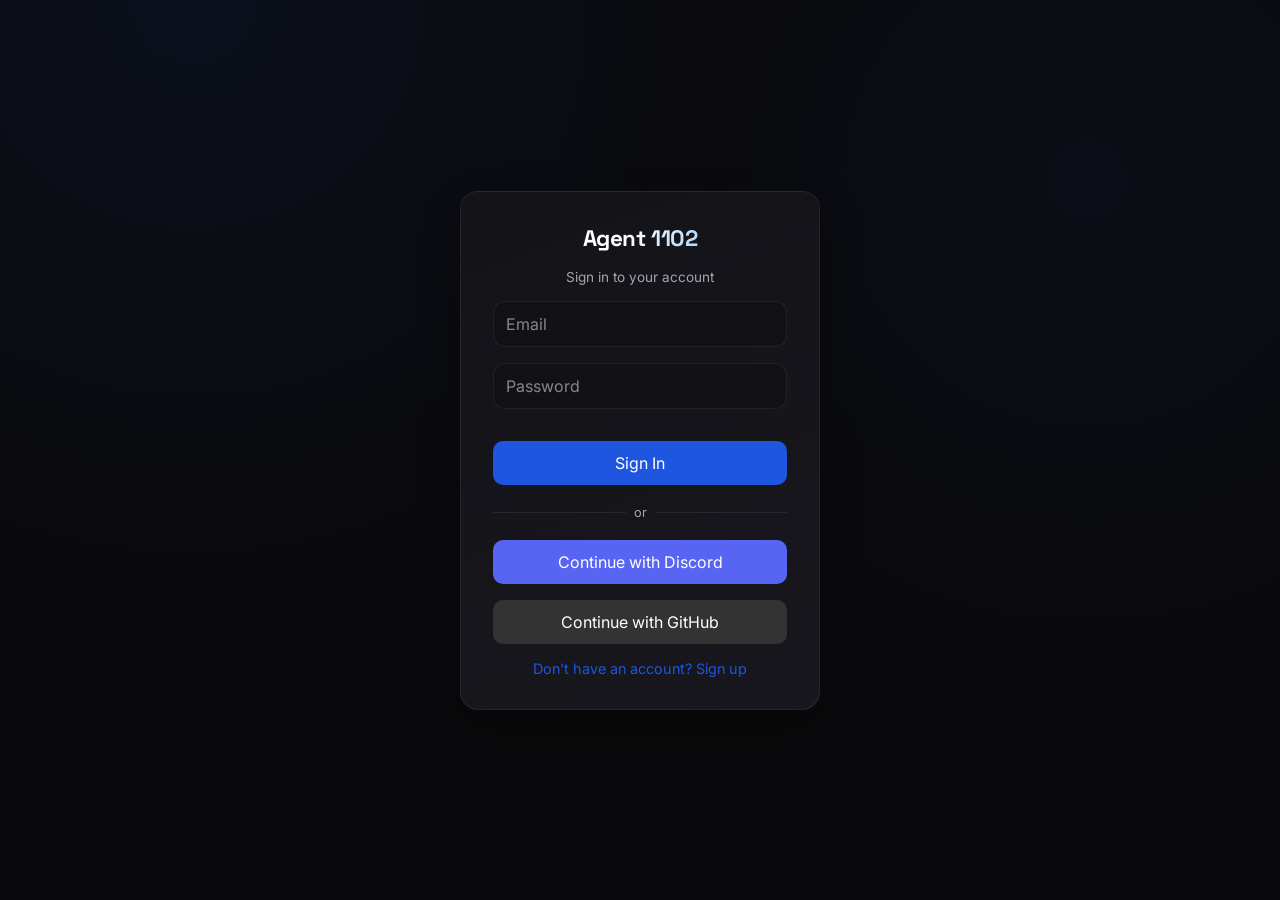
==== backend/public/index.html @ 98af9bf7 "Update stylesheet version and add schematic script" ====
<!DOCTYPE html>
<html lang="en">
<head>
  <meta charset="UTF-8" />
  <meta name="viewport" content="width=device-width, initial-scale=1.0, viewport-fit=cover"/>
  <title>Agent 1102</title>
  <link rel="icon" type="image/png" href="images/favicon/favicon.png" />
  <link rel="apple-touch-icon" href="images/favicon/favicon.png" />
  <meta name="mobile-web-app-capable" content="yes" />
  <meta name="apple-mobile-web-app-capable" content="yes" />
  <meta name="apple-mobile-web-app-status-bar-style" content="black-translucent" />
  <meta name="apple-mobile-web-app-title" content="Agent 1102" />
  <meta property="og:type" content="website" />
  <meta property="og:site_name" content="Agent 1102" />
  <meta property="og:title" content="Agent 1102" />
  <meta property="og:description" content="Agent 1102 — your personal AI assistant by jymer1102." />
  <meta property="og:url" content="https://agent-1102.onrender.com" />
  <!-- Social preview = the favicon, at large-card size (1200x630, see images/favicon/social-preview.png) -->
  <meta property="og:image" content="https://agent-1102.onrender.com/images/favicon/social-preview.png" />
  <meta property="og:image:secure_url" content="https://agent-1102.onrender.com/images/favicon/social-preview.png" />
  <meta property="og:image:type" content="image/png" />
  <meta property="og:image:width" content="1200" />
  <meta property="og:image:height" content="630" />
  <meta property="og:image:alt" content="Agent 1102 logo" />
  <meta name="twitter:card" content="summary_large_image" />
  <meta name="twitter:title" content="Agent 1102" />
  <meta name="twitter:description" content="Agent 1102 — your personal AI assistant by jymer1102." />
  <meta name="twitter:image" content="https://agent-1102.onrender.com/images/favicon/social-preview.png" />
  <meta name="twitter:image:alt" content="Agent 1102 logo" />
  <link rel="preconnect" href="https://fonts.googleapis.com" />
  <link rel="preconnect" href="https://fonts.gstatic.com" crossorigin />
  <link href="https://fonts.googleapis.com/css2?family=Space+Grotesk:wght@500;600;700&family=Inter:wght@400;500;600&display=swap" rel="stylesheet" />
  <link rel="stylesheet" href="https://cdnjs.cloudflare.com/ajax/libs/font-awesome/7.3.1/css/all.min.css" crossorigin="anonymous" referrerpolicy="no-referrer" />
 
  <!-- Markdown parser (pinned so a future major release can't change how replies render),
       DOMPurify (sanitizes AI output before it hits the page) and Chart.js (draws graphs) -->
  <script src="https://cdn.jsdelivr.net/npm/marked@12.0.2/marked.min.js"></script>
  <script src="https://cdn.jsdelivr.net/npm/dompurify@3.2.4/dist/purify.min.js"></script>
  <script src="https://cdn.jsdelivr.net/npm/chart.js@4.4.7/dist/chart.umd.js"></script>
  <!-- KaTeX renders math notation ($$...$$, \(...\), \[...\]) that the AI writes in replies -->
  <link rel="stylesheet" href="https://cdn.jsdelivr.net/npm/katex@0.16.9/dist/katex.min.css">
  <script src="https://cdn.jsdelivr.net/npm/katex@0.16.9/dist/katex.min.js"></script>
  <!-- mhchem extension: lets the AI write chemical equations with \ce{...} inside the same math delimiters -->
  <script src="https://cdn.jsdelivr.net/npm/katex@0.16.9/dist/contrib/mhchem.min.js"></script>

  <link rel="stylesheet" href="style.css?v=20261003d" />
</head>

<body>

<div id="bg-layer" aria-hidden="true"></div>

<div id="auth-screen">
  <div class="auth-box">
    <h1>Agent 1102</h1>
    <p id="auth-subtitle">Sign in to your account</p>
    <input type="text" id="auth-name" placeholder="Your name" style="display:none" />
    <input type="tel" id="auth-phone" placeholder="Phone number (optional)" style="display:none" />
    <input type="text" inputmode="email" autocomplete="email" autocapitalize="off" spellcheck="false" id="auth-email" placeholder="Email" />
    <input type="password" id="auth-password" placeholder="Password" />
    <p class="auth-error" id="auth-error"></p>
    <button class="primary" id="auth-submit">Sign In</button>
    <div style="display:flex;align-items:center;gap:0.5rem;margin:0.25rem 0">
      <div style="flex:1;height:1px;background:var(--border)"></div>
      <span style="color:var(--text-muted);font-size:0.8rem">or</span>
      <div style="flex:1;height:1px;background:var(--border)"></div>
    </div>
    <button class="primary" id="discord-btn" style="background:#5865F2"><i class="fa-brands fa-discord"></i> Continue with Discord</button>
    <button class="primary" id="github-btn" style="background:#333"><i class="fa-brands fa-github"></i> Continue with GitHub</button>
    <button class="auth-toggle" id="auth-toggle">Don't have an account? Sign up</button>
  </div>
</div>

<div id="app">
  <div id="sidebar">
    <div id="sidebar-header">
      <i class="fa-solid fa-comment"></i> Chat History
      <div style="display:flex;gap:0.5rem;align-items:center">
        <button id="clear-all-btn"><i class="fa-solid fa-trash-can"></i> Clear All</button>
        <button class="icon-btn" id="close-sidebar"><i class="fa-solid fa-xmark"></i></button>
      </div>
    </div>
    <div id="sidebar-list"></div>
  </div>
  <div id="overlay"></div>
  <header>
    <div style="display:flex;gap:0.5rem">
      <button class="icon-btn" id="history-btn" title="Chat history"><i class="fa-solid fa-comment"></i></button>
      <button class="icon-btn" id="new-chat-btn" title="New chat"><i class="fa-solid fa-pencil"></i></button>
    </div>
    <span class="header-title" id="header-title">Agent 1102 by jymer1102</span>
    <div class="header-btns" id="header-btns">
      <button class="icon-btn" id="theme-btn" title="Toggle theme"><i class="fa-solid fa-moon"></i></button>
      <button class="icon-btn" id="clear-btn" title="Clear chat"><i class="fa-solid fa-trash-can"></i></button>
      <button class="icon-btn" id="logout-btn" title="Log out"><i class="fa-solid fa-arrow-right-from-bracket"></i></button>
      <button class="icon-btn" id="profile-btn" title="Profile">
        <img id="profile-icon" src="" style="display:none;width:100%;height:100%;object-fit:cover;border-radius:8px;" />
        <span id="profile-icon-fallback"><i class="fa-solid fa-circle-user"></i></span>
      </button>
    </div>
  </header>
  <div id="chat"></div>
  <div id="input-area">
    <div id="preview-area">
      <div id="attach-list"></div>
    </div>
    <div id="bottom-row">
      <button class="tool-btn" id="upload-btn" title="Attach photos, PDFs, Word/PowerPoint files, text/code, or a zip"><i class="fa-solid fa-paperclip"></i></button>
      <input type="file" id="file-input" accept="image/*,.heic,.heif,.pdf,.docx,.pptx,.zip,text/*" multiple style="display:none" />
      <button class="tool-btn" id="mic-btn" title="Voice input"><i class="fa-solid fa-microphone"></i></button>
      <button class="tool-btn" id="study-btn" title="Study modes: learn, quiz, flashcards"><i class="fa-solid fa-graduation-cap"></i></button>
      <textarea id="input" placeholder="Type a message..."></textarea>
      <button id="send">Send</button>
    </div>
  </div>
</div>

<div class="modal-overlay" id="profile-modal">
  <div class="modal-box">
    <h2 style="font-size:1.2rem;font-weight:600"><i class="fa-solid fa-circle-user"></i> Profile Settings</h2>
    
   <div id="profile-upload-section" class="agent1102-glass-panel" style="width: 100%; text-align: center; box-sizing: border-box;">
      <img id="profile-preview" src="" alt="Profile" width="100" height="100" style="display: block; margin: 0 auto 15px auto; border-radius: 50%; object-fit: cover; border: 2px solid rgba(255,255,255,0.4); background: var(--surface2);" />
      
      <label for="avatar-upload" class="glass-btn">Update Photo</label>
      <input type="file" id="avatar-upload" accept="image/jpeg, image/png, image/webp" style="display:none;" />
    </div>
    <input type="text" id="profile-name" class="modal-input" placeholder="New name" />
    <input type="text" inputmode="email" autocomplete="email" autocapitalize="off" spellcheck="false" id="profile-email" class="modal-input" placeholder="New email" />
    <input type="password" id="profile-password" class="modal-input" placeholder="New password" />
    <p id="profile-msg" style="font-size:0.85rem;text-align:center;color:var(--text-muted)"></p>
    <div style="display:flex;gap:0.5rem">
      <button id="profile-save" class="modal-btn" style="flex:1;background:var(--accent);color:white"><i class="fa-solid fa-floppy-disk"></i> Save</button>
      <button id="profile-close" class="modal-btn" style="flex:1;background:var(--surface2);color:var(--text);border:1px solid var(--border)"><i class="fa-solid fa-ban"></i> Cancel</button>
    </div>
    <button id="profile-delete" class="modal-btn" style="width:100%;background:#c0392b;color:white"><i class="fa-solid fa-trash-can"></i> Delete Account</button>
  </div>
</div>


<canvas id="backpack-egg-canvas"></canvas>
<div id="backpack-egg-overlay">
  <div id="backpack-egg-wrap">🎒</div>
  <div id="backpack-egg-label"><i class="fa-solid fa-bomb"></i> ALLAHU AKBAR <i class="fa-solid fa-bomb"></i></div>
</div>

<script src="js/config.js?v=20260930a"></script>
<script src="js/utils.js?v=20260930a"></script>
<script src="js/render.js?v=20260930a"></script>
<script src="js/mathviz.js?v=20260930a"></script>
<script src="js/study.js?v=20260930a"></script>
<script src="js/schematic.js?v=20261003a"></script>
<script src="js/commands.js?v=20260930a"></script>
<script src="js/auth.js?v=20260930a"></script>
<script src="js/profile.js?v=20260930a"></script>
<script src="js/ui.js?v=20260930a"></script>
<script src="js/chat.js?v=20260930a"></script>
<script src="js/easter-eggs.js?v=20260930a"></script>
<script src="js/glow.js?v=20261003b"></script>
</body>
</html>
---- backend/public/style.css ----
:root {
  --bg-blur:10px; /* background image blur */
  --bg:#0a0a0c; --raised:#111116; --surface:#131318; --surface2:#17171d;
  --border:rgba(255,255,255,0.07); --border-hover:rgba(30,86,224,0.85);
  --text:#f7f7f7; --text-muted:#a3a3ac;
  --accent:#1E56E0; --accent-bright:#4FA9FF; --accent-glow:rgba(30,86,224,0.35);
  --ai-bg:#17171d;
  --font-display:'Space Grotesk','Inter',system-ui,sans-serif;
  --ease:cubic-bezier(0.22, 0.8, 0.28, 1);
}
/* Light theme (body and html both get .light) */
.light {
  --bg:#f4f5f8; --raised:#ffffff; --surface:#ffffff; --surface2:#edeff3;
  --border:rgba(10,10,12,0.09); --border-hover:rgba(30,86,224,0.85);
  --text:#15151a; --text-muted:#46464f;
  --accent-bright:#145dc7; --ai-bg:#edeff3;
}
* { box-sizing:border-box; margin:0; padding:0; }
body { font-family:'Inter',system-ui,sans-serif; background:var(--bg); color:var(--text); display:flex; flex-direction:column; height:100vh; transition:background 0.2s,color 0.2s; }
#auth-screen { flex:1; display:flex; align-items:center; justify-content:center; padding:1rem; }
.auth-box { background:var(--surface); border:1px solid var(--border); border-radius:16px; padding:2rem; width:100%; max-width:360px; display:flex; flex-direction:column; gap:1rem; }
.auth-box h1 { font-size:1.4rem; text-align:center; }
.auth-box p { font-size:0.85rem; color:var(--text-muted); text-align:center; }
.auth-box input { padding:0.75rem; border-radius:10px; border:1px solid var(--border); background:var(--surface2); color:var(--text); font-size:1rem; font-family:'Inter',sans-serif; width:100%; }
.auth-box button.primary { padding:0.75rem; border-radius:10px; border:none; background:var(--accent); color:white; font-size:1rem; cursor:pointer; width:100%; font-family:'Inter',sans-serif; }

.auth-toggle { background:none; border:none; color:var(--accent); cursor:pointer; font-size:0.9rem; text-align:center; font-family:'Inter',sans-serif; }
.auth-error { font-size:0.85rem; text-align:center; }
#app { display:none; flex-direction:column; height:100vh; }
header { padding:0.75rem 1rem; background:var(--surface); display:flex; align-items:center; justify-content:space-between; border-bottom:1px solid var(--border); }
.header-title { font-size:1.1rem; font-weight:600; cursor:default; user-select:none; pointer-events:none; } /* plain text, not clickable */
.header-btns { display:flex; gap:0.5rem; }
.icon-btn {
  background:var(--surface2);
  border:1px solid var(--border);
  color:var(--text);
  border-radius:8px;
  cursor:pointer;
  font-size:1rem;
  width:34px;
  height:34px;
  padding:0;
  display:flex;
  align-items:center;
  justify-content:center;
  flex-shrink:0;
  overflow:hidden;
}

.icon-btn img {
  width:20px;
  height:20px;
  object-fit:contain;
  display:block;
  background:transparent;
}
#chat { flex:1; overflow-y:auto; padding:1rem; display:flex; flex-direction:column; gap:0.75rem; }
.msg-wrap { display:flex; flex-direction:column; gap:0.25rem; }
.msg-wrap.user { align-items:flex-end; }
.msg-wrap.ai { align-items:flex-start; }
.msg { max-width:75%; padding:0.75rem 1rem; border-radius:18px; line-height:1.5; }
.user .msg { border-bottom-right-radius:4px; white-space:pre-wrap; overflow-wrap:anywhere; }
.msg img { max-width:100%; border-radius:10px; margin-top:0.5rem; display:block; }
.msg-actions { display:flex; gap:0.4rem; }
.msg-action-btn { background:none; border:none; color:var(--text-muted); cursor:pointer; font-size:0.8rem; padding:0.2rem 0.4rem; border-radius:6px; }
.msg-action-btn:hover { background:var(--surface2); color:var(--text); }
#input-area { position:relative; display:flex; flex-direction:column; padding:1rem; gap:0.5rem; background:var(--surface); border-top:1px solid var(--border); }
#preview-area { display:none; align-items:center; gap:0.5rem; }
#preview-area img { height:60px; border-radius:8px; border:1px solid var(--border); }
#remove-img { background:var(--surface2); border:1px solid var(--border); color:var(--text); border-radius:50%; width:24px; height:24px; cursor:pointer; font-size:0.8rem; }
#bottom-row { display:flex; gap:0.5rem; }
textarea { flex:1; padding:0.75rem; border-radius:12px; border:1px solid var(--border); background:var(--surface2); color:var(--text); font-size:1rem; resize:none; height:52px; font-family:'Inter',sans-serif; }
button { padding:0 1.25rem; border-radius:12px; border:none; background:var(--accent); color:white; font-size:1rem; cursor:pointer; }
button:disabled { opacity:0.5; cursor:default; }
.tool-btn { background:var(--surface2); border:1px solid var(--border); color:var(--text); font-size:1.2rem; padding:0 0.9rem; border-radius:12px; cursor:pointer; }

.tool-btn.recording { background:#e03; color:white; border-color:#e03; }
#sidebar { position:fixed; top:0; left:-280px; width:280px; height:100%; background:var(--surface); border-right:1px solid var(--border); z-index:100; transition:left 0.25s; display:flex; flex-direction:column; }
#sidebar.open { left:0; }
#sidebar-header { padding:1rem; font-weight:600; border-bottom:1px solid var(--border); display:flex; justify-content:space-between; align-items:center; gap:0.5rem; }
#clear-all-btn { background:#c0392b; border:none; color:white; border-radius:8px; padding:0.3rem 0.6rem; cursor:pointer; font-size:0.8rem; white-space:nowrap; }

#sidebar-list { flex:1; overflow-y:auto; padding:0.5rem; }
.history-item { display:flex; align-items:center; justify-content:space-between; gap:0.5rem; }
.history-item-title { flex:1; display:-webkit-box; -webkit-line-clamp:2; -webkit-box-orient:vertical; overflow:hidden; line-height:1.35; word-break:break-word; cursor:pointer; padding:0.6rem 0.4rem; border-radius:8px; font-size:0.9rem; color:var(--text); }
.history-item-title:hover { background:var(--surface2); }
.delete-chat-btn { background:none; border:none; color:#e74c3c; cursor:pointer; font-size:0.9rem; padding:0.3rem 0.5rem; border-radius:6px; flex-shrink:0; }
.delete-chat-btn:hover { background:#c0392b; color:white; }
#overlay { display:none; position:fixed; inset:0; background:rgba(0,0,0,0.4); z-index:99; }
#overlay.show { display:block; }
/* ============================================================
   Default cursor (jymer1102 branding)
   ============================================================ */
@media (pointer: fine) {
  body, body * { cursor:url('images/cursor/custom-j-cursor.png') 2 2, auto; }
  body a, body a *,
  body button, body button *,
  body input, body select, body textarea,
  body [role="button"], body [role="button"] *,
  body .icon-btn, body .icon-btn * { cursor:url('images/cursor/custom-j-cursor-pointer.png') 6 2, pointer; }
}

.cursor { display:inline-block; width:2px; height:1em; background:var(--text); margin-left:2px; animation:blink 0.7s infinite; vertical-align:text-bottom; }
@keyframes blink { 0%,100%{opacity:1} 50%{opacity:0} }
.modal-overlay { display:none; position:fixed; inset:0; background:rgba(0,0,0,0.5); z-index:200; align-items:center; justify-content:center; }
.modal-overlay.open { display:flex; }
.modal-box { background:var(--surface); border:1px solid var(--border); border-radius:16px; padding:2rem; width:100%; max-width:380px; display:flex; flex-direction:column; gap:1rem; }
.modal-input { padding:0.75rem; border-radius:10px; border:1px solid var(--border); background:var(--surface2); color:var(--text); font-size:1rem; font-family:Inter,sans-serif; width:100%; }
.modal-btn { padding:0.75rem; border-radius:10px; border:none; font-size:1rem; cursor:pointer; font-family:Inter,sans-serif; }

/* Markdown & Code Block Additions */
.msg-content-body table { width:100%; min-width:max-content; border-collapse:collapse; margin:0.75rem 0; font-size:0.9rem; }
.msg-content-body th, .msg-content-body td { border:1px solid var(--border); padding:6px 10px; text-align:left; white-space:nowrap; }
.msg-content-body th { background:rgba(255,255,255,0.05); }

/* ============================================================
   SURFACES (solid, no glass) — jymer1102 site style
   ============================================================ */
body {
  background-color:var(--bg)!important;
  background-image:
    radial-gradient(circle at 15% 0%, rgba(30,86,224,0.08), transparent 40%),
    radial-gradient(circle at 85% 20%, rgba(30,86,224,0.05), transparent 35%);
  background-attachment:fixed;
  padding:0; height:100vh; height:100dvh;
}
#app, #auth-screen { height:100vh; height:100dvh; background:transparent; overflow:hidden; }
header, #input-area, #sidebar { background:var(--surface); }
header { border-bottom:1px solid var(--border); }
#input-area { border-top:1px solid var(--border); }
#sidebar { border-right:1px solid var(--border); }
.auth-box, .modal-box {
  background:linear-gradient(160deg, var(--surface), var(--surface2));
  border:1px solid var(--border); border-radius:18px;
  box-shadow:0 16px 40px rgba(0,0,0,0.3);
}
.light .auth-box, .light .modal-box { box-shadow:0 16px 40px rgba(10,10,12,0.1); }
.user .msg {
  background:linear-gradient(160deg, var(--surface), var(--surface2));
  border:1px solid var(--border); color:var(--text);
}
.icon-btn, .tool-btn { background:var(--surface2); border:1px solid var(--border); color:var(--text); }
.history-item-title:hover { background:var(--surface2); }
.glass-btn {
  display:inline-flex; align-items:center; justify-content:center; gap:0.4rem;
  padding:0.55rem 1rem; border-radius:12px; font-size:0.9rem; cursor:pointer;
  background:var(--surface2); border:1px solid var(--border); color:var(--text);
}
.agent1102-glass-panel { background:transparent; }
::placeholder { color:var(--text-muted); opacity:0.8; }
.light .user .msg { box-shadow:none; }

/* ============================================================
   TEXT BOXES: blue glowing border on hover + while typing
   ============================================================ */
textarea, input:not([type="file"]):not([type="checkbox"]):not([type="radio"]), .modal-input {
  background:var(--raised); color:var(--text);
  border:1px solid var(--border); border-radius:12px; outline:none;
  caret-color:var(--accent-bright);
  transition:border-color 0.25s var(--ease), box-shadow 0.25s var(--ease);
}
textarea:hover, input:not([type="file"]):not([type="checkbox"]):not([type="radio"]):hover, .modal-input:hover {
  border-color:var(--border-hover); box-shadow:0 0 18px var(--accent-glow);
}
textarea:focus, input:not([type="file"]):not([type="checkbox"]):not([type="radio"]):focus, .modal-input:focus {
  border-color:var(--accent-bright); box-shadow:0 0 0 3px var(--accent-glow), 0 0 24px var(--accent-glow);
}

/* ============================================================
   BUTTONS: blue glowing border on hover
   ============================================================ */
button, .glass-btn, .icon-btn, .tool-btn {
  transition:border-color 0.25s var(--ease), box-shadow 0.25s var(--ease), color 0.25s var(--ease), background 0.25s var(--ease), filter 0.25s var(--ease);
}
button:not(:disabled):not(.auth-toggle):not(.flashcard):not(.cmd-item):hover, .glass-btn:hover {
  border-color:var(--border-hover);
  box-shadow:0 0 0 1px var(--border-hover), 0 0 22px var(--accent-glow);
}
/* filled blue buttons need a brighter ring to show against their own colour */
#send:not(:disabled):hover, .auth-box button.primary:not(:disabled):hover, #profile-save:hover, .study-btn.primary:hover {
  box-shadow:0 0 0 1px var(--accent-bright), 0 0 22px var(--accent-glow);
}
.icon-btn:hover:not(:disabled), .tool-btn:hover:not(:disabled) { color:var(--accent-bright); }
.light #send, .light .auth-box button.primary { color:#fff; }

/* ============================================================
   CARDS: glow that follows the cursor (set by js/glow.js)
   ============================================================ */
.auth-box, .modal-box, .code-block, .chart-block, .study-block, .link-card, .user .msg {
  position:relative; isolation:isolate;
  transition:border-color 0.35s var(--ease), box-shadow 0.35s var(--ease);
}
.auth-box::before, .modal-box::before, .code-block::before, .chart-block::before,
.study-block::before, .link-card::before, .user .msg::before {
  content:''; position:absolute; inset:0; border-radius:inherit; z-index:-1; pointer-events:none;
  background:radial-gradient(500px circle at var(--mx,50%) var(--my,50%), var(--accent-glow), transparent 60%);
  opacity:0; transition:opacity 0.35s var(--ease);
}
.auth-box:hover::before, .modal-box:hover::before, .code-block:hover::before, .chart-block:hover::before,
.study-block:hover::before, .link-card:hover::before, .user .msg:hover::before,
.auth-box:focus-within::before, .modal-box:focus-within::before { opacity:1; }
.auth-box:hover, .modal-box:hover, .code-block:hover, .chart-block:hover, .study-block:hover,
.link-card:hover, .user .msg:hover, .auth-box:focus-within, .modal-box:focus-within {
  border-color:var(--border-hover); box-shadow:0 0 25px rgba(30,86,224,0.35);
}
.code-block:hover { border-top-color:var(--lang-color, var(--border-hover)); }

/* Header, footer bar and sidebar get the same cursor-following glow as the cards */
header { position:relative; isolation:isolate; z-index:5; }
#input-area { isolation:isolate; }
header, #input-area, #sidebar { transition:border-color 0.35s var(--ease), box-shadow 0.35s var(--ease); }
header::before, #input-area::before, #sidebar::before {
  content:''; position:absolute; inset:0; z-index:-1; pointer-events:none;
  background:radial-gradient(500px circle at var(--mx,50%) var(--my,50%), var(--accent-glow), transparent 60%);
  opacity:0; transition:opacity 0.35s var(--ease);
}
header:hover::before, #input-area:hover::before, #sidebar:hover::before { opacity:1; }
header:hover, #input-area:hover, #sidebar:hover { border-color:var(--border-hover); box-shadow:0 0 25px rgba(30,86,224,0.35); }

/* Sidebar title sits a little lower (and clears phone notches) */
#sidebar-header { padding:calc(1.6rem + env(safe-area-inset-top, 0px)) 1rem 1rem; }

/* ============================================================
   CARET GLOW: soft blue halo that follows the typing caret (js/glow.js)
   ============================================================ */
#caret-glow {
  position:fixed; left:0; top:0; width:2px; height:20px; border-radius:2px;
  pointer-events:none; z-index:10000; opacity:0; will-change:transform;
  box-shadow:0 0 6px 1px var(--accent-bright), 0 0 14px 3px var(--accent-glow), 0 0 28px 6px var(--accent-glow);
}
#caret-glow.on { opacity:1; animation:caretGlowPulse 1.1s ease-in-out infinite; }
@keyframes caretGlowPulse { 0%,100% { filter:brightness(1); } 50% { filter:brightness(0.55); } }

/* ============================================================
   TITLE: white fading to blue (dark) / near-black fading to blue (light)
   ============================================================ */
#header-title, .auth-box h1 {
  font-family:var(--font-display); font-weight:700; letter-spacing:-0.02em;
  background:linear-gradient(120deg, #ffffff 0%, #ffffff 45%, var(--accent-bright) 100%);
  -webkit-background-clip:text; background-clip:text; -webkit-text-fill-color:transparent; color:transparent;
}
.light #header-title, .light .auth-box h1 {
  background:linear-gradient(120deg, #0a0a0c 0%, #0a0a0c 45%, var(--accent-bright) 100%);
  -webkit-background-clip:text; background-clip:text; -webkit-text-fill-color:transparent;
}

/* Custom Button Highlighting */
#clear-btn, #clear-btn i, #clear-btn span { color:#ff4d4f!important; }
#clear-all-btn, #profile-delete { color:#fff!important; }
.msg-action-btn.copied, .msg-action-btn.copied i, .toast-success, .toast-success i { color:#2ecc71!important; }

#profile-modal .modal-box { align-items:center; text-align:center; }
#profile-modal .modal-box h2 { display:flex; align-items:center; justify-content:center; gap:0.5rem; width:100%; }

/* Backpack Egg Animation Elements */
#backpack-egg-overlay {
  position:fixed; inset:0; background:rgba(0,0,0,0.85);
  display:none; align-items:center; justify-content:center;
  z-index:9999; flex-direction:column;
}
#backpack-egg-overlay.active { display:flex; }
#backpack-egg-wrap { font-size:120px; line-height:1; transform-origin:center; filter:drop-shadow(0 0 30px rgba(255,200,0,0.5)); }
#backpack-egg-wrap.spinning { animation:backpackSpinZoom 1.9s cubic-bezier(0.25, 0.46, 0.45, 0.94) forwards; }
@keyframes backpackSpinZoom {
  0%   { transform:scale(0.4) rotate(0deg); opacity:0; }
  30%  { transform:scale(1) rotate(360deg); opacity:1; }
  80%  { transform:scale(1.6) rotate(900deg); }
  100% { transform:scale(3) rotate(1080deg); opacity:0; }
}
#backpack-egg-label {
  color:#fff; font-family:monospace; font-size:18px;
  letter-spacing:4px; text-transform:uppercase;
  opacity:0; transition:opacity 0.4s; margin-top:16px;
  text-shadow:0 0 20px rgba(255,200,0,0.9);
}
#backpack-egg-label.visible { opacity:1; }
#backpack-egg-canvas { position:fixed; inset:0; pointer-events:none; z-index:9998; }
/* Glass-styled chat tables */
.msg-content-body table, .chat-table {
  width: 100%;
  min-width: max-content;
  border-collapse: collapse;
  margin: 0.75rem 0;
  font-size: 0.9rem;
  background: rgba(255, 255, 255, 0.03);
  border-radius: 12px;
  overflow: hidden;
}

.msg-content-body th, .msg-content-body td, 
.chat-table th, .chat-table td {
  border: 1px solid rgba(255, 255, 255, 0.12);
  padding: 8px 12px;
  text-align: left;
  color: inherit;
  white-space: nowrap;
}

.msg-content-body th, .chat-table th {
  background: rgba(255, 255, 255, 0.08);
  font-weight: 600;
}

/* ============================================================
   AI replies: no bubble, just text on the page
   ============================================================ */
.msg-wrap.ai { align-items:stretch; }
.ai-text { width:100%; max-width:100%; padding:0.15rem 0.25rem; line-height:1.65; color:var(--text); overflow-wrap:anywhere; }
.ai-text.thinking { color:var(--text-muted); display:flex; align-items:center; gap:0.5rem; }

.msg-actions { display:flex; gap:0.35rem; padding:0 0.15rem; }
.msg-action-btn { min-width:30px; height:28px; display:inline-flex; align-items:center; justify-content:center; }
.msg-action-btn.speaking, .msg-action-btn.speaking i { color:#4f8cff!important; }

/* Markdown typography (the global reset removes default margins) */
.ai-text > *:first-child { margin-top:0; }
.ai-text > *:last-child { margin-bottom:0; }
.ai-text p { margin:0 0 0.75rem; }
.ai-text h1, .ai-text h2, .ai-text h3, .ai-text h4 { margin:1.1rem 0 0.5rem; line-height:1.3; font-weight:600; }
.ai-text h1 { font-size:1.4rem; } .ai-text h2 { font-size:1.2rem; } .ai-text h3 { font-size:1.05rem; }
.ai-text ul, .ai-text ol { margin:0.25rem 0 0.75rem; padding-left:1.5rem; }
.ai-text li { margin:0.2rem 0; }
.ai-text blockquote { margin:0.75rem 0; padding:0.25rem 0 0.25rem 0.9rem; border-left:3px solid rgba(127,127,127,0.5); color:var(--text-muted); }
.ai-text hr { border:none; border-top:1px solid rgba(127,127,127,0.35); margin:1rem 0; }
.ai-text a { color:#6ea8ff; }
.light .ai-text a { color:#1a5fd0; }
.ai-text :not(pre) > code { font-family:ui-monospace,SFMono-Regular,Menlo,Consolas,monospace; font-size:0.88em; padding:0.12em 0.4em; border-radius:6px; background:rgba(127,127,127,0.22); }

/* Tables: scroll horizontally instead of squeezing/wrapping words on narrow screens */
.table-wrap { overflow-x:auto; -webkit-overflow-scrolling:touch; margin:0.75rem 0; border-radius:12px; max-width:100%; }
.table-wrap table { margin:0; }
.light .msg-content-body th, .light .msg-content-body td { border-color:rgba(0,0,0,0.15); }
.light .msg-content-body th { background:rgba(0,0,0,0.06); }

/* ============================================================
   Code boxes (copy / download just the code)
   ============================================================ */
.code-block { margin:0.75rem 0; border-radius:12px; overflow:hidden; background:#0c0c0e; border:1px solid rgba(255,255,255,0.14); border-top:2px solid var(--lang-color, rgba(255,255,255,0.14)); text-align:left; }
.code-header { display:flex; align-items:center; justify-content:space-between; gap:0.5rem; padding:0.35rem 0.5rem 0.35rem 0.9rem; background:rgba(255,255,255,0.07); border-bottom:1px solid rgba(255,255,255,0.1); color:#cfcfcf; }
.code-lang-wrap { display:inline-flex; align-items:center; gap:0.4rem; min-width:0; }
.code-lang-dot { width:8px; height:8px; border-radius:50%; flex-shrink:0; box-shadow:0 0 6px currentColor; }
.code-lang { font:600 0.75rem/1 ui-monospace,SFMono-Regular,Menlo,Consolas,monospace; letter-spacing:0.03em; text-transform:uppercase; }
.code-actions { display:flex; gap:0.35rem; }
.code-block pre { margin:0; overflow-x:auto; background:transparent; }
.code-block pre code { display:block; padding:0.9rem 1rem; font:0.85rem/1.55 ui-monospace,SFMono-Regular,Menlo,Consolas,monospace; color:#e6e6e6; white-space:pre; background:none; }
.code-preview-frame { display:block; width:100%; height:420px; border:none; background:#fff; }

/* Small buttons used in code boxes and chart cards (win over the global glass button rules) */
.code-btn, .light .code-btn {
  padding:0.25rem 0.6rem!important; font-size:0.78rem!important; border-radius:8px!important;
  background:rgba(127,127,127,0.18)!important; color:inherit!important;
  border:1px solid rgba(127,127,127,0.28)!important; box-shadow:none!important;
  display:inline-flex; align-items:center; gap:0.35rem; cursor:pointer; line-height:1.2;
}
.code-btn:hover, .light .code-btn:hover { background:rgba(127,127,127,0.32)!important; }
.code-btn.copied, .code-btn.copied i { color:#2ecc71!important; }

/* ============================================================
   Charts (pie, donut, bar, line, radar)
   ============================================================ */
.chart-block { margin:0.75rem 0; padding:0.55rem 0.8rem 0.8rem; border-radius:16px; background:rgba(255,255,255,0.04); border:1px solid rgba(255,255,255,0.14); }
.light .chart-block { background:rgba(0,0,0,0.03); border-color:rgba(0,0,0,0.1); }
.chart-toolbar { display:flex; align-items:center; justify-content:space-between; gap:0.5rem; margin-bottom:0.35rem; color:var(--text); }
.chart-kind { font-size:0.75rem; letter-spacing:0.03em; color:var(--text-muted); }
.chart-canvas-wrap { position:relative; height:400px; max-width:100%; }
.chart-canvas-wrap canvas { width:100%!important; height:100%!important; }
@media (max-width:600px) { .chart-canvas-wrap { height:340px; } }
.chart-error-msg { margin:0.5rem 0 0; padding:0.6rem 0.8rem; border-radius:10px; background:rgba(255,77,79,0.12); color:#ff6b6d; font-size:0.9rem; }
.light .chart-error-msg { color:#c0282a; }

/* ============================================================
   Attachments (composer preview + chips in sent messages)
   ============================================================ */
#preview-area { width:100%; }
#attach-list { display:flex; flex-wrap:wrap; gap:0.5rem; align-items:center; width:100%; }
.attach-chip { position:relative; display:inline-flex; align-items:center; gap:0.45rem; padding:0.35rem 0.4rem 0.35rem 0.7rem; border-radius:12px; font-size:0.85rem; background:rgba(127,127,127,0.16); border:1px solid rgba(127,127,127,0.28); max-width:100%; }
.attach-chip.attach-image { padding:0; border-radius:10px; }
.attach-chip.attach-image img { height:56px; width:auto; border-radius:10px; display:block; border:none; }
.attach-name { max-width:190px; overflow:hidden; text-overflow:ellipsis; white-space:nowrap; font-weight:500; }
.attach-meta { color:var(--text-muted); font-size:0.75rem; white-space:nowrap; }
.attach-x, .light .attach-x { width:22px!important; height:22px!important; padding:0!important; border-radius:50%!important; font-size:0.7rem!important; display:inline-flex; align-items:center; justify-content:center; flex-shrink:0; background:rgba(127,127,127,0.3)!important; box-shadow:none!important; border:none!important; }
.attach-chip.attach-image .attach-x { position:absolute; top:-7px; right:-7px; background:#555!important; color:#fff!important; }

.msg-files { display:flex; flex-wrap:wrap; gap:0.35rem; margin-bottom:0.4rem; }
.msg-file { display:inline-flex; align-items:center; gap:0.35rem; padding:0.25rem 0.6rem; border-radius:10px; font-size:0.82rem; background:rgba(127,127,127,0.22); }
.msg-file-meta { opacity:0.7; }
.msg img { max-height:280px; width:auto; }
.msg-images { display:flex; flex-wrap:wrap; gap:0.5rem; margin-top:0.5rem; }
.msg-images img { margin-top:0; }

/* ============================================================
   Generated images
   ============================================================ */
.image-card { margin:0.75rem 0; max-width:440px; }
.image-frame { position:relative; border-radius:16px; overflow:hidden; background:rgba(127,127,127,0.14); border:1px solid rgba(127,127,127,0.25); }
.image-frame img { display:block; width:100%; height:auto; }
.image-frame.loading, .image-frame.failed { aspect-ratio:1/1; display:flex; align-items:center; justify-content:center; }
.image-frame.loading img, .image-frame.failed img { display:none; }
.image-status { display:flex; flex-direction:column; align-items:center; gap:0.6rem; padding:1.2rem; text-align:center; font-size:0.9rem; color:var(--text-muted); }
.image-frame:not(.loading):not(.failed) .image-status { display:none; }
.image-card figcaption { margin-top:0.45rem; font-size:0.82rem; color:var(--text-muted); font-style:italic; }
.image-actions { display:none; margin-top:0.4rem; }
.image-card.ready .image-actions { display:flex; }

/* ============================================================
   Link preview cards
   ============================================================ */
.link-card { display:flex; align-items:center; gap:0.7rem; margin:0.5rem 0; padding:0.6rem 0.7rem; border-radius:14px; background:rgba(127,127,127,0.1); border:1px solid rgba(127,127,127,0.22); max-width:440px; }
.link-card-icon { flex-shrink:0; width:34px; height:34px; border-radius:10px; background:rgba(127,127,127,0.2); display:flex; align-items:center; justify-content:center; font-size:1rem; color:var(--text-muted); }
.link-card-body { flex:1; min-width:0; }
.link-card-title { font-size:0.9rem; font-weight:600; white-space:nowrap; overflow:hidden; text-overflow:ellipsis; }
.link-card-host { font-size:0.78rem; color:var(--text-muted); white-space:nowrap; overflow:hidden; text-overflow:ellipsis; }
.link-card-open { flex-shrink:0; }

/* ============================================================
   Full-width header + footer bars (light-mode dividers, phone safe areas)
   ============================================================ */

/* Keep bars clear of phone notches / home indicator (needs viewport-fit=cover in index.html) */
header { padding:max(0.75rem, env(safe-area-inset-top)) max(1rem, env(safe-area-inset-right)) 0.75rem max(1rem, env(safe-area-inset-left)); }
#input-area { padding:1rem max(1rem, env(safe-area-inset-right)) max(1rem, env(safe-area-inset-bottom)) max(1rem, env(safe-area-inset-left)); }
#chat { padding-left:max(1rem, env(safe-area-inset-left)); padding-right:max(1rem, env(safe-area-inset-right)); }

/* ============================================================
   Header: the title sits on its own line above the buttons (all screen sizes)
   Row 1: title, centered. Its click box is only as wide as the title itself
          (justify-self:center shrinks it to the letters).
   Row 2: history/new-chat on the left, everything else on the right.
   Easter-egg buttons are added to the right group, so it wraps if a tiny
   screen can't fit them all.
   ============================================================ */
header {
  display:grid; grid-template-columns:auto 1fr; grid-template-areas:"title title" "left right";
  align-items:center; row-gap:0.4rem; column-gap:0.5rem;
}
header .header-title { grid-area:title; justify-self:center; max-width:100%; white-space:nowrap; }
header > div:not(.header-btns) { grid-area:left; }
header .header-btns { grid-area:right; justify-self:end; flex-wrap:wrap; justify-content:flex-end; }

@media (max-width:480px) {
  header { column-gap:0.4rem; }
  header .icon-btn { width:30px!important; height:30px!important; }
  header .header-btns, header > div:not(.header-btns) { gap:0.35rem!important; }
}

/* ============================================================
   Math (KaTeX): \( ... \) inline, $$ ... $$ or \[ ... \] block
   ============================================================ */
.math-inline { color:inherit; }
.math-display { display:block; margin:0.9rem 0; overflow-x:auto; overflow-y:hidden; padding:0.15rem 0; color:inherit; }
.math-display .katex-display { margin:0; }
.math-error { color:#ff6b6d; cursor:help; border-bottom:1px dotted currentColor; font-family:ui-monospace,SFMono-Regular,Menlo,Consolas,monospace; font-size:0.9em; }
.light .math-error { color:#c0282a; }

/* ============================================================
   Background image easter egg (sits behind everything, blurred)
   ============================================================ */
#bg-layer {
  display:none; position:fixed; inset:-24px; z-index:-1; pointer-events:none;
  background-size:cover; background-position:center; background-repeat:no-repeat;
  filter:blur(var(--bg-blur)); -webkit-filter:blur(var(--bg-blur));
  transform:translateZ(0);
}

/* ============================================================
   Link preview cards (image on top, like a message link preview)
   ============================================================ */
.link-cards { display:flex; flex-direction:column; gap:0.6rem; margin:0.6rem 0; }
.link-card { display:flex; flex-direction:column; align-items:stretch; gap:0; padding:0; overflow:hidden; margin:0; max-width:440px; width:100%; border-radius:16px; }
.link-card-image { display:none; width:100%; aspect-ratio:1.91/1; background:rgba(127,127,127,0.14) center/cover no-repeat; border-bottom:1px solid rgba(127,127,127,0.22); }
.link-card.has-image .link-card-image { display:block; }
.link-card-row { display:flex; align-items:center; gap:0.7rem; padding:0.6rem 0.7rem; }
.link-card-desc { display:none; font-size:0.8rem; color:var(--text-muted); overflow:hidden; display:-webkit-box; -webkit-line-clamp:2; -webkit-box-orient:vertical; }
.link-card-desc:empty { display:none; }
.link-card.loading .link-card-title { opacity:0.6; }

/* ============================================================
   "Try again" / regenerate button + error replies
   ============================================================ */
.msg-action-btn.retry-btn.spinning i { animation:fa-spin 0.8s linear infinite; }

/* ============================================================
   Slash-command popup (shows above the message box when you type "/")
   ============================================================ */
#cmd-menu {
  position:absolute; left:1rem; right:1rem; bottom:100%; margin-bottom:0.4rem; z-index:60;
  max-width:560px; max-height:min(340px,50vh); overflow-y:auto; flex-direction:column; gap:2px; padding:0.35rem;
  background:var(--surface); border:1px solid var(--border); border-radius:14px; box-shadow:0 10px 30px rgba(0,0,0,0.35);
}
.cmd-item { display:flex; align-items:center; gap:0.7rem; width:100%; padding:0.5rem 0.6rem; border:none; border-radius:10px; background:transparent; color:var(--text); text-align:left; cursor:pointer; font-family:'Inter',sans-serif; }
.cmd-item.active, .cmd-item:hover { background:var(--surface2); }
.cmd-icon { width:1.6rem; text-align:center; color:var(--accent); font-size:1rem; flex-shrink:0; }
.cmd-text { display:flex; flex-direction:column; min-width:0; }
.cmd-top { display:flex; gap:0.5rem; align-items:baseline; flex-wrap:wrap; }
.cmd-name { font-weight:600; font-size:0.95rem; }
.cmd-args { font-size:0.8rem; color:var(--text-muted); font-family:ui-monospace,Menlo,Consolas,monospace; }
.cmd-desc { font-size:0.8rem; color:var(--text-muted); }

/* ============================================================
   Study widgets: quiz + flashcards
   ============================================================ */
.study-block { margin:0.75rem 0; padding:0.8rem 0.9rem 1rem; border-radius:16px; background:rgba(255,255,255,0.04); border:1px solid rgba(255,255,255,0.14); max-width:640px; }
.light .study-block { background:rgba(0,0,0,0.03); border-color:rgba(0,0,0,0.1); }
.study-error { color:var(--text-muted); font-size:0.9rem; }
.study-head { display:flex; justify-content:space-between; align-items:center; gap:0.75rem; margin-bottom:0.5rem; }
.study-kind { font-weight:600; font-size:0.95rem; }
.study-kind i { color:var(--accent); margin-right:0.2rem; }
.study-progress { font-size:0.8rem; color:var(--text-muted); white-space:nowrap; }
.study-bar { height:5px; border-radius:99px; background:rgba(127,127,127,0.25); overflow:hidden; margin-bottom:0.9rem; }
.study-bar-fill { height:100%; width:0; background:var(--accent); border-radius:99px; transition:width 0.3s ease; }
.study-actions { display:flex; gap:0.5rem; flex-wrap:wrap; justify-content:center; margin-top:0.8rem; }
.study-btn { display:inline-flex; align-items:center; gap:0.4rem; padding:0.5rem 0.9rem; border-radius:10px; border:1px solid var(--border); background:var(--surface2); color:var(--text); cursor:pointer; font-size:0.9rem; font-family:'Inter',sans-serif; }
.study-btn:hover { filter:brightness(1.12); }
.study-btn.primary { background:var(--accent); border-color:var(--accent); color:#fff; }

.quiz-question { font-size:1.05rem; font-weight:500; line-height:1.45; margin-bottom:0.8rem; }
.quiz-options { display:flex; flex-direction:column; gap:0.5rem; }
.quiz-option { display:flex; align-items:flex-start; gap:0.7rem; width:100%; padding:0.65rem 0.75rem; border-radius:12px; border:1px solid var(--border); background:var(--surface2); color:var(--text); text-align:left; cursor:pointer; font-size:0.95rem; font-family:'Inter',sans-serif; line-height:1.4; }
.quiz-option:not(:disabled):hover { border-color:var(--accent); }
.quiz-option:disabled { cursor:default; }
.quiz-letter { flex-shrink:0; width:1.5rem; height:1.5rem; border-radius:50%; display:inline-flex; align-items:center; justify-content:center; font-size:0.78rem; font-weight:600; background:rgba(127,127,127,0.25); }
.quiz-option.correct { border-color:#2ecc71; background:rgba(46,204,113,0.16); }
.quiz-option.correct .quiz-letter { background:#2ecc71; color:#fff; }
.quiz-option.wrong { border-color:#e74c3c; background:rgba(231,76,60,0.16); }
.quiz-option.wrong .quiz-letter { background:#e74c3c; color:#fff; }
.quiz-feedback { margin-top:0.7rem; }
.quiz-verdict { font-weight:600; margin-bottom:0.25rem; }
.quiz-verdict.ok { color:#2ecc71; } .quiz-verdict.bad { color:#e74c3c; }
.quiz-explain { font-size:0.9rem; color:var(--text-muted); line-height:1.5; }
.quiz-block .study-btn.primary { margin-top:0.8rem; }
.quiz-result { text-align:center; padding:0.6rem 0 0.2rem; }
.quiz-score { font-size:2.2rem; font-weight:700; }
.quiz-score-label { color:var(--text-muted); margin-top:0.2rem; }

.flashcard { display:block; width:100%; height:200px; padding:0; border:none; background:none; perspective:1000px; cursor:pointer; }
.flashcard-inner { position:relative; width:100%; height:100%; transition:transform 0.45s; transform-style:preserve-3d; }
.flashcard.flipped .flashcard-inner { transform:rotateY(180deg); }
.flashcard-face { position:absolute; inset:0; display:flex; flex-direction:column; align-items:center; justify-content:center; gap:0.5rem; padding:1rem 1.2rem; text-align:center; border-radius:14px; border:1px solid var(--border); background:var(--surface2); color:var(--text); backface-visibility:hidden; -webkit-backface-visibility:hidden; overflow:auto; }
.flashcard-face.back { transform:rotateY(180deg); border-color:var(--accent); }
.flashcard-tag { position:absolute; top:0.55rem; left:0.8rem; font-size:0.7rem; text-transform:uppercase; letter-spacing:0.06em; color:var(--text-muted); }
.flashcard-text { font-size:1.1rem; line-height:1.45; font-family:'Inter',sans-serif; }
.flashcard-hint { position:absolute; bottom:0.5rem; font-size:0.72rem; color:var(--text-muted); }

@media (prefers-reduced-motion: reduce) { .flashcard-inner, .study-bar-fill { transition:none; } }

/* ============================================================
   "/" popup + study-button popup: fully solid (no glass / transparency)
   The global glass rules use !important, so these must too.
   ============================================================ */
#cmd-menu {
  background:#1c1c1e!important; opacity:1!important;
  backdrop-filter:none!important; -webkit-backdrop-filter:none!important;
  border:1px solid #3a3a3c!important; box-shadow:0 12px 32px rgba(0,0,0,0.55)!important;
}
#cmd-menu .cmd-item {
  background:transparent!important; backdrop-filter:none!important; -webkit-backdrop-filter:none!important;
  border:none!important; box-shadow:none!important; transform:none!important;
  color:#f0f0f0!important; border-radius:10px!important;
}
#cmd-menu .cmd-item.active, #cmd-menu .cmd-item:hover { background:#2c2c2e!important; }
#cmd-menu .cmd-args, #cmd-menu .cmd-desc { color:#9a9aa0!important; }
.light #cmd-menu { background:#ffffff!important; border-color:#d4d4d8!important; box-shadow:0 12px 32px rgba(0,0,0,0.18)!important; }
.light #cmd-menu .cmd-item { color:#111111!important; }
.light #cmd-menu .cmd-item.active, .light #cmd-menu .cmd-item:hover { background:#efeff1!important; }
.light #cmd-menu .cmd-args, .light #cmd-menu .cmd-desc { color:#666!important; }

/* ============================================================
   Math visuals (graphs, number lines, geometry, fractions)
   ============================================================ */
.mathviz-block { color:var(--text); max-width:680px; --mv-halo:rgba(15,15,15,0.85); --mv-legend:rgba(15,15,15,0.75); --mv-hole:#1a1a1a; }
.light .mathviz-block { --mv-halo:rgba(255,255,255,0.9); --mv-legend:rgba(255,255,255,0.85); --mv-hole:#ffffff; }
.mathviz-svg svg { display:block; width:100%; height:auto; max-width:680px; }
.mv-inline { color:var(--text); margin:0 0 0.8rem; --mv-halo:rgba(15,15,15,0.85); --mv-legend:rgba(15,15,15,0.75); --mv-hole:#1a1a1a; }
.light .mv-inline { --mv-halo:rgba(255,255,255,0.9); --mv-legend:rgba(255,255,255,0.85); --mv-hole:#ffffff; }
.mv-inline svg { max-height:260px; margin:0 auto; }
.flashcard-face .mv-inline svg { max-height:150px; }
.flashcard.has-visual { height:330px; }

/* Small buttons (code boxes, attachments) also get the blue hover glow; their base rules use !important */
.code-btn:hover, .light .code-btn:hover {
  border-color:var(--border-hover)!important;
  box-shadow:0 0 0 1px var(--border-hover), 0 0 16px var(--accent-glow)!important;
}
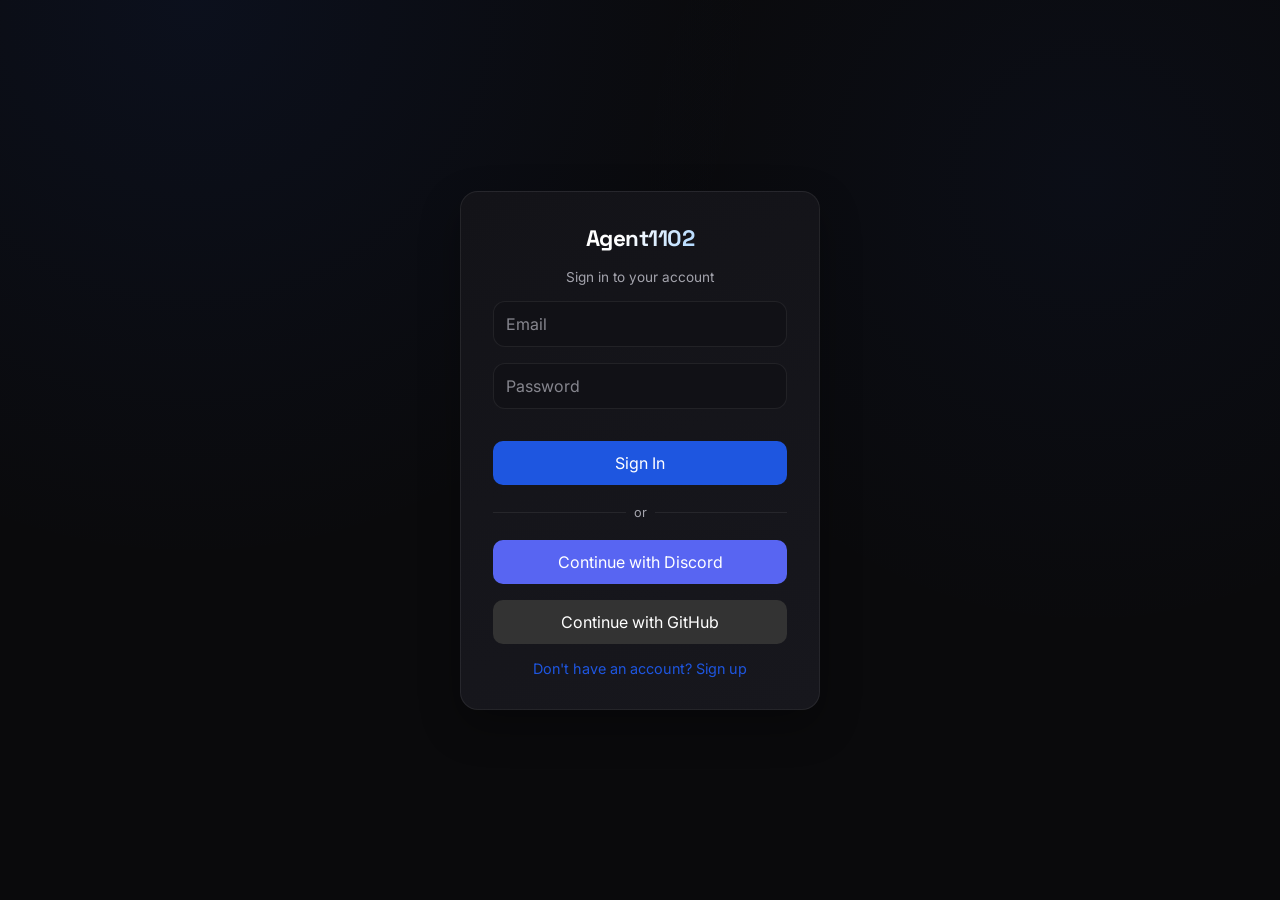
==== commit c1d1af9e: "Update title and meta tags for Agent1102" ====
--- a/backend/public/index.html
+++ b/backend/public/index.html
@@ -3,30 +3,30 @@
 <head>
   <meta charset="UTF-8" />
   <meta name="viewport" content="width=device-width, initial-scale=1.0, viewport-fit=cover"/>
-  <title>Agent 1102</title>
+  <title>agent1102</title>
   <link rel="icon" type="image/png" href="images/favicon/favicon.png" />
   <link rel="apple-touch-icon" href="images/favicon/favicon.png" />
   <meta name="mobile-web-app-capable" content="yes" />
   <meta name="apple-mobile-web-app-capable" content="yes" />
   <meta name="apple-mobile-web-app-status-bar-style" content="black-translucent" />
-  <meta name="apple-mobile-web-app-title" content="Agent 1102" />
+  <meta name="apple-mobile-web-app-title" content="Agent1102" />
   <meta property="og:type" content="website" />
-  <meta property="og:site_name" content="Agent 1102" />
-  <meta property="og:title" content="Agent 1102" />
-  <meta property="og:description" content="Agent 1102 — your personal AI assistant by jymer1102." />
-  <meta property="og:url" content="https://agent-1102.onrender.com" />
+  <meta property="og:site_name" content="Agent1102" />
+  <meta property="og:title" content="Agent1102" />
+  <meta property="og:description" content="Agent1102 — your personal AI assistant by jymer1102." />
+  <meta property="og:url" content="https://agent1102.onrender.com" />
   <!-- Social preview = the favicon, at large-card size (1200x630, see images/favicon/social-preview.png) -->
-  <meta property="og:image" content="https://agent-1102.onrender.com/images/favicon/social-preview.png" />
-  <meta property="og:image:secure_url" content="https://agent-1102.onrender.com/images/favicon/social-preview.png" />
+  <meta property="og:image" content="https://agent1102.onrender.com/images/favicon/social-preview.png" />
+  <meta property="og:image:secure_url" content="https://agent1102.onrender.com/images/favicon/social-preview.png" />
   <meta property="og:image:type" content="image/png" />
   <meta property="og:image:width" content="1200" />
   <meta property="og:image:height" content="630" />
-  <meta property="og:image:alt" content="Agent 1102 logo" />
+  <meta property="og:image:alt" content="Agent1102 logo" />
   <meta name="twitter:card" content="summary_large_image" />
-  <meta name="twitter:title" content="Agent 1102" />
-  <meta name="twitter:description" content="Agent 1102 — your personal AI assistant by jymer1102." />
-  <meta name="twitter:image" content="https://agent-1102.onrender.com/images/favicon/social-preview.png" />
-  <meta name="twitter:image:alt" content="Agent 1102 logo" />
+  <meta name="twitter:title" content="Agent1102" />
+  <meta name="twitter:description" content="Agent1102 — your personal AI assistant by jymer1102." />
+  <meta name="twitter:image" content="https://agent1102.onrender.com/images/favicon/social-preview.png" />
+  <meta name="twitter:image:alt" content="Agent1102 logo" />
   <link rel="preconnect" href="https://fonts.googleapis.com" />
   <link rel="preconnect" href="https://fonts.gstatic.com" crossorigin />
   <link href="https://fonts.googleapis.com/css2?family=Space+Grotesk:wght@500;600;700&family=Inter:wght@400;500;600&display=swap" rel="stylesheet" />
@@ -43,7 +43,7 @@
   <!-- mhchem extension: lets the AI write chemical equations with \ce{...} inside the same math delimiters -->
   <script src="https://cdn.jsdelivr.net/npm/katex@0.16.9/dist/contrib/mhchem.min.js"></script>
 
-  <link rel="stylesheet" href="style.css?v=20261003d" />
+  <link rel="stylesheet" href="style.css?v=20261003f" />
 </head>
 
 <body>
@@ -52,7 +52,7 @@
 
 <div id="auth-screen">
   <div class="auth-box">
-    <h1>Agent 1102</h1>
+    <h1>Agent1102</h1>
     <p id="auth-subtitle">Sign in to your account</p>
     <input type="text" id="auth-name" placeholder="Your name" style="display:none" />
     <input type="tel" id="auth-phone" placeholder="Phone number (optional)" style="display:none" />
@@ -88,7 +88,7 @@
       <button class="icon-btn" id="history-btn" title="Chat history"><i class="fa-solid fa-comment"></i></button>
       <button class="icon-btn" id="new-chat-btn" title="New chat"><i class="fa-solid fa-pencil"></i></button>
     </div>
-    <span class="header-title" id="header-title">Agent 1102 by jymer1102</span>
+    <span class="header-title" id="header-title">Agent1102 by jymer1102</span>
     <div class="header-btns" id="header-btns">
       <button class="icon-btn" id="theme-btn" title="Toggle theme"><i class="fa-solid fa-moon"></i></button>
       <button class="icon-btn" id="clear-btn" title="Clear chat"><i class="fa-solid fa-trash-can"></i></button>
@@ -149,13 +149,12 @@
 <script src="js/render.js?v=20260930a"></script>
 <script src="js/mathviz.js?v=20260930a"></script>
 <script src="js/study.js?v=20260930a"></script>
-<script src="js/schematic.js?v=20261003a"></script>
 <script src="js/commands.js?v=20260930a"></script>
 <script src="js/auth.js?v=20260930a"></script>
 <script src="js/profile.js?v=20260930a"></script>
 <script src="js/ui.js?v=20260930a"></script>
 <script src="js/chat.js?v=20260930a"></script>
 <script src="js/easter-eggs.js?v=20260930a"></script>
-<script src="js/glow.js?v=20261003b"></script>
+<script src="js/glow.js?v=20261015b"></script>
 </body>
 </html>
--- a/backend/public/style.css
+++ b/backend/public/style.css
@@ -223,12 +223,22 @@
 /* ============================================================
    CARET GLOW: soft blue halo that follows the typing caret (js/glow.js)
    ============================================================ */
-#caret-glow {
-  position:fixed; left:0; top:0; width:2px; height:20px; border-radius:2px;
-  pointer-events:none; z-index:10000; opacity:0; will-change:transform;
+/* The glow is an inline zero-width element inside an invisible overlay copy of the field (see js/glow.js) */
+.caret-glow-on { caret-color:transparent !important; }
+.caret-overlay {
+  position:absolute; pointer-events:none; overflow:hidden; color:transparent;
+  z-index:2; margin:0; word-wrap:break-word; overflow-wrap:break-word; background:none; border-style:solid;
+}
+.caret-overlay-text { color:transparent; min-width:0; }
+.caret-overlay-bar {
+  display:inline-block; position:relative; width:0; height:1em; vertical-align:text-bottom;
+}
+.caret-overlay-bar::after {
+  content:''; position:absolute; left:-1px; top:-0.1em; width:2px; height:1.2em; border-radius:2px;
+  background:var(--accent-bright);
   box-shadow:0 0 6px 1px var(--accent-bright), 0 0 14px 3px var(--accent-glow), 0 0 28px 6px var(--accent-glow);
-}
-#caret-glow.on { opacity:1; animation:caretGlowPulse 1.1s ease-in-out infinite; }
+  animation:caretGlowPulse 1.1s ease-in-out infinite;
+}
 @keyframes caretGlowPulse { 0%,100% { filter:brightness(1); } 50% { filter:brightness(0.55); } }
 
 /* ============================================================
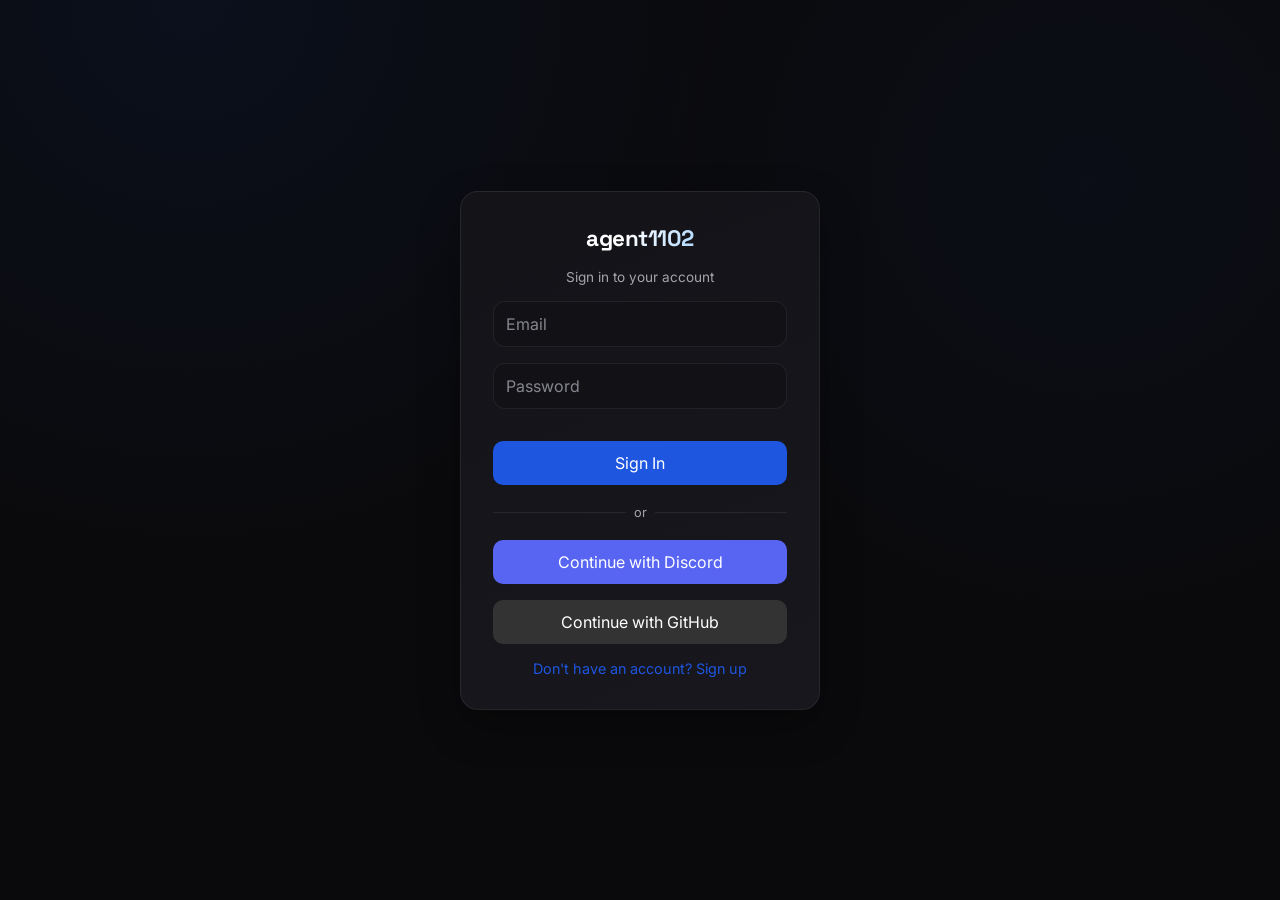
==== commit ce150984: "Change 'Agent1102' to 'agent1102' in HTML" ====
--- a/backend/public/index.html
+++ b/backend/public/index.html
@@ -9,11 +9,11 @@
   <meta name="mobile-web-app-capable" content="yes" />
   <meta name="apple-mobile-web-app-capable" content="yes" />
   <meta name="apple-mobile-web-app-status-bar-style" content="black-translucent" />
-  <meta name="apple-mobile-web-app-title" content="Agent1102" />
+  <meta name="apple-mobile-web-app-title" content="agent1102" />
   <meta property="og:type" content="website" />
-  <meta property="og:site_name" content="Agent1102" />
-  <meta property="og:title" content="Agent1102" />
-  <meta property="og:description" content="Agent1102 — your personal AI assistant by jymer1102." />
+  <meta property="og:site_name" content="agent1102" />
+  <meta property="og:title" content="agent1102" />
+  <meta property="og:description" content="agent1102 — your personal AI assistant by jymer1102." />
   <meta property="og:url" content="https://agent1102.onrender.com" />
   <!-- Social preview = the favicon, at large-card size (1200x630, see images/favicon/social-preview.png) -->
   <meta property="og:image" content="https://agent1102.onrender.com/images/favicon/social-preview.png" />
@@ -21,12 +21,12 @@
   <meta property="og:image:type" content="image/png" />
   <meta property="og:image:width" content="1200" />
   <meta property="og:image:height" content="630" />
-  <meta property="og:image:alt" content="Agent1102 logo" />
+  <meta property="og:image:alt" content="agent1102 logo" />
   <meta name="twitter:card" content="summary_large_image" />
-  <meta name="twitter:title" content="Agent1102" />
-  <meta name="twitter:description" content="Agent1102 — your personal AI assistant by jymer1102." />
+  <meta name="twitter:title" content="agent1102" />
+  <meta name="twitter:description" content="agent1102 — your personal AI assistant by jymer1102." />
   <meta name="twitter:image" content="https://agent1102.onrender.com/images/favicon/social-preview.png" />
-  <meta name="twitter:image:alt" content="Agent1102 logo" />
+  <meta name="twitter:image:alt" content="agent1102 logo" />
   <link rel="preconnect" href="https://fonts.googleapis.com" />
   <link rel="preconnect" href="https://fonts.gstatic.com" crossorigin />
   <link href="https://fonts.googleapis.com/css2?family=Space+Grotesk:wght@500;600;700&family=Inter:wght@400;500;600&display=swap" rel="stylesheet" />
@@ -52,7 +52,7 @@
 
 <div id="auth-screen">
   <div class="auth-box">
-    <h1>Agent1102</h1>
+    <h1>agent1102</h1>
     <p id="auth-subtitle">Sign in to your account</p>
     <input type="text" id="auth-name" placeholder="Your name" style="display:none" />
     <input type="tel" id="auth-phone" placeholder="Phone number (optional)" style="display:none" />
@@ -88,7 +88,7 @@
       <button class="icon-btn" id="history-btn" title="Chat history"><i class="fa-solid fa-comment"></i></button>
       <button class="icon-btn" id="new-chat-btn" title="New chat"><i class="fa-solid fa-pencil"></i></button>
     </div>
-    <span class="header-title" id="header-title">Agent1102 by jymer1102</span>
+    <span class="header-title" id="header-title">agent1102 by jymer1102</span>
     <div class="header-btns" id="header-btns">
       <button class="icon-btn" id="theme-btn" title="Toggle theme"><i class="fa-solid fa-moon"></i></button>
       <button class="icon-btn" id="clear-btn" title="Clear chat"><i class="fa-solid fa-trash-can"></i></button>
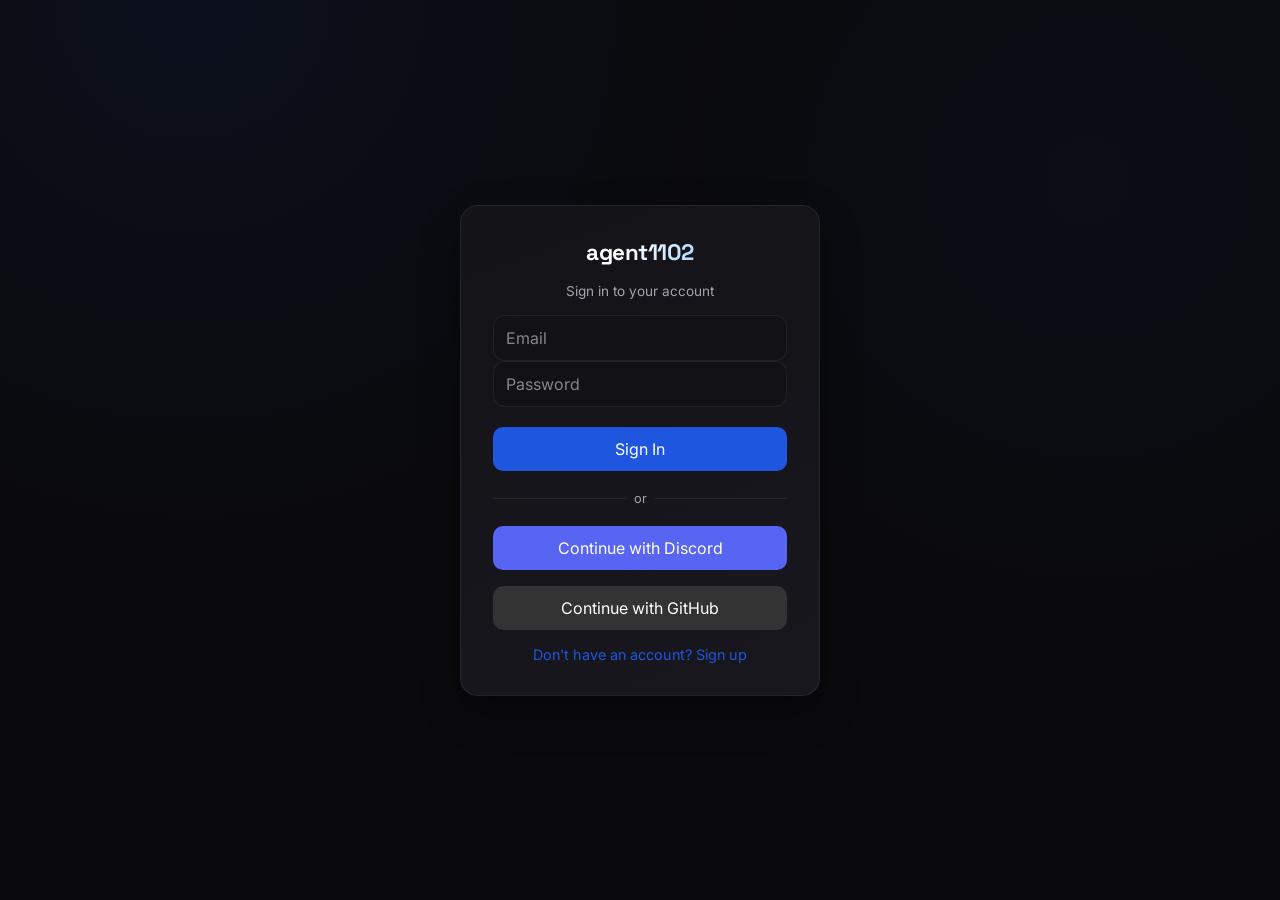
==== commit 7ce26172: "Update stylesheet and script versions in index.html" ====
--- a/backend/public/index.html
+++ b/backend/public/index.html
@@ -43,7 +43,7 @@
   <!-- mhchem extension: lets the AI write chemical equations with \ce{...} inside the same math delimiters -->
   <script src="https://cdn.jsdelivr.net/npm/katex@0.16.9/dist/contrib/mhchem.min.js"></script>
 
-  <link rel="stylesheet" href="style.css?v=20261003f" />
+  <link rel="stylesheet" href="style.css?v=20261017a" />
 </head>
 
 <body>
@@ -54,12 +54,18 @@
   <div class="auth-box">
     <h1>agent1102</h1>
     <p id="auth-subtitle">Sign in to your account</p>
-    <input type="text" id="auth-name" placeholder="Your name" style="display:none" />
-    <input type="tel" id="auth-phone" placeholder="Phone number (optional)" style="display:none" />
-    <input type="text" inputmode="email" autocomplete="email" autocapitalize="off" spellcheck="false" id="auth-email" placeholder="Email" />
-    <input type="password" id="auth-password" placeholder="Password" />
-    <p class="auth-error" id="auth-error"></p>
-    <button class="primary" id="auth-submit">Sign In</button>
+    <!-- A real <form> with proper autocomplete values, so the browser / password manager offers to save and autofill the login -->
+    <form id="auth-form" class="auth-form" autocomplete="on" novalidate>
+      <input type="text" id="auth-name" name="name" autocomplete="name" placeholder="Your name" style="display:none" />
+      <input type="tel" id="auth-phone" name="phone" autocomplete="tel" placeholder="Phone number (optional)" style="display:none" />
+      <input type="text" inputmode="email" autocomplete="username" autocapitalize="off" spellcheck="false" id="auth-email" name="email" placeholder="Email" />
+      <div class="pw-wrap">
+        <input type="password" id="auth-password" name="password" autocomplete="current-password" placeholder="Password" />
+        <button type="button" class="pw-toggle" aria-label="Show password" aria-pressed="false" title="Show password"><i class="fa-solid fa-eye"></i></button>
+      </div>
+      <p class="auth-error" id="auth-error"></p>
+      <button type="submit" class="primary" id="auth-submit">Sign In</button>
+    </form>
     <div style="display:flex;align-items:center;gap:0.5rem;margin:0.25rem 0">
       <div style="flex:1;height:1px;background:var(--border)"></div>
       <span style="color:var(--text-muted);font-size:0.8rem">or</span>
@@ -127,7 +133,10 @@
     </div>
     <input type="text" id="profile-name" class="modal-input" placeholder="New name" />
     <input type="text" inputmode="email" autocomplete="email" autocapitalize="off" spellcheck="false" id="profile-email" class="modal-input" placeholder="New email" />
-    <input type="password" id="profile-password" class="modal-input" placeholder="New password" />
+    <div class="pw-wrap">
+      <input type="password" id="profile-password" class="modal-input" autocomplete="new-password" placeholder="New password" />
+      <button type="button" class="pw-toggle" aria-label="Show password" aria-pressed="false" title="Show password"><i class="fa-solid fa-eye"></i></button>
+    </div>
     <p id="profile-msg" style="font-size:0.85rem;text-align:center;color:var(--text-muted)"></p>
     <div style="display:flex;gap:0.5rem">
       <button id="profile-save" class="modal-btn" style="flex:1;background:var(--accent);color:white"><i class="fa-solid fa-floppy-disk"></i> Save</button>
@@ -144,17 +153,17 @@
   <div id="backpack-egg-label"><i class="fa-solid fa-bomb"></i> ALLAHU AKBAR <i class="fa-solid fa-bomb"></i></div>
 </div>
 
-<script src="js/config.js?v=20260930a"></script>
-<script src="js/utils.js?v=20260930a"></script>
+<script src="js/config.js?v=20261017a"></script>
+<script src="js/utils.js?v=20261017a"></script>
 <script src="js/render.js?v=20260930a"></script>
 <script src="js/mathviz.js?v=20260930a"></script>
 <script src="js/study.js?v=20260930a"></script>
 <script src="js/commands.js?v=20260930a"></script>
-<script src="js/auth.js?v=20260930a"></script>
-<script src="js/profile.js?v=20260930a"></script>
+<script src="js/auth.js?v=20261017a"></script>
+<script src="js/profile.js?v=20261017a"></script>
 <script src="js/ui.js?v=20260930a"></script>
 <script src="js/chat.js?v=20260930a"></script>
-<script src="js/easter-eggs.js?v=20260930a"></script>
+<script src="js/easter-eggs.js?v=20261017a"></script>
 <script src="js/glow.js?v=20261015b"></script>
 </body>
 </html>
